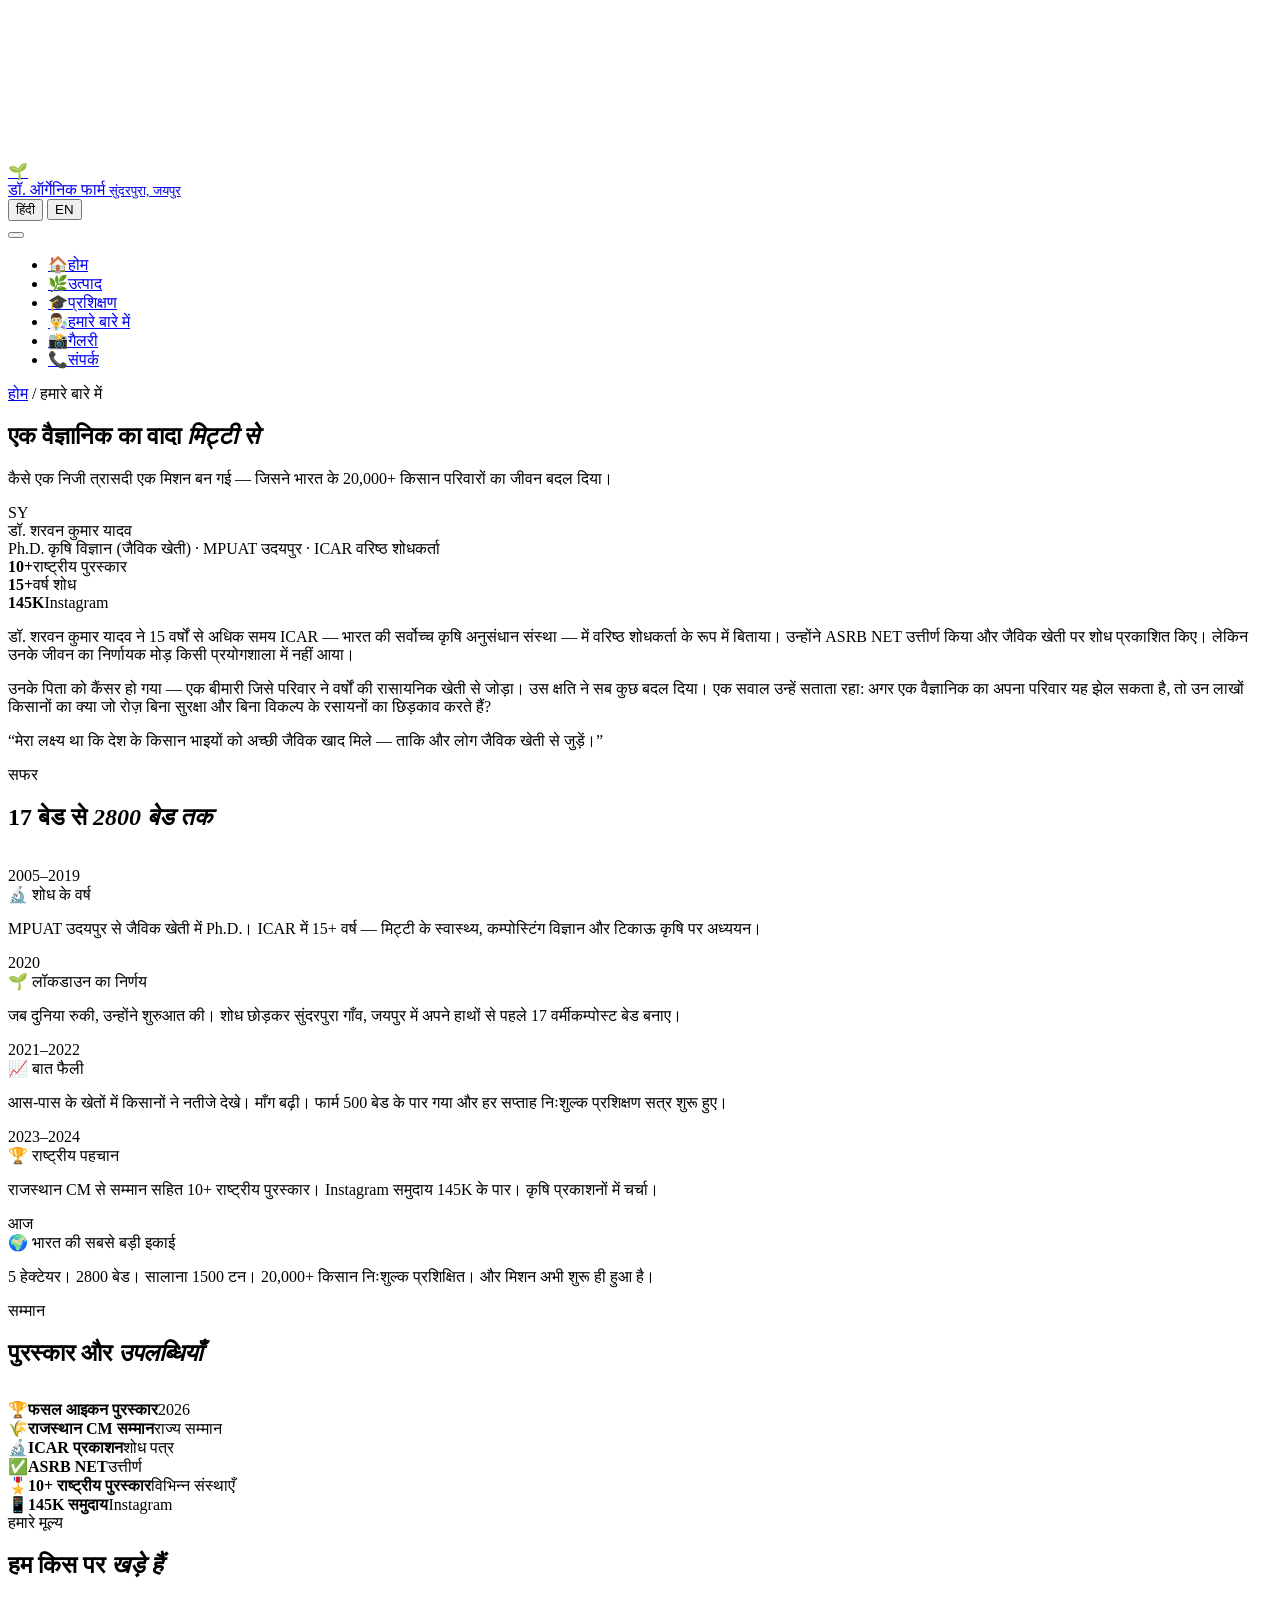
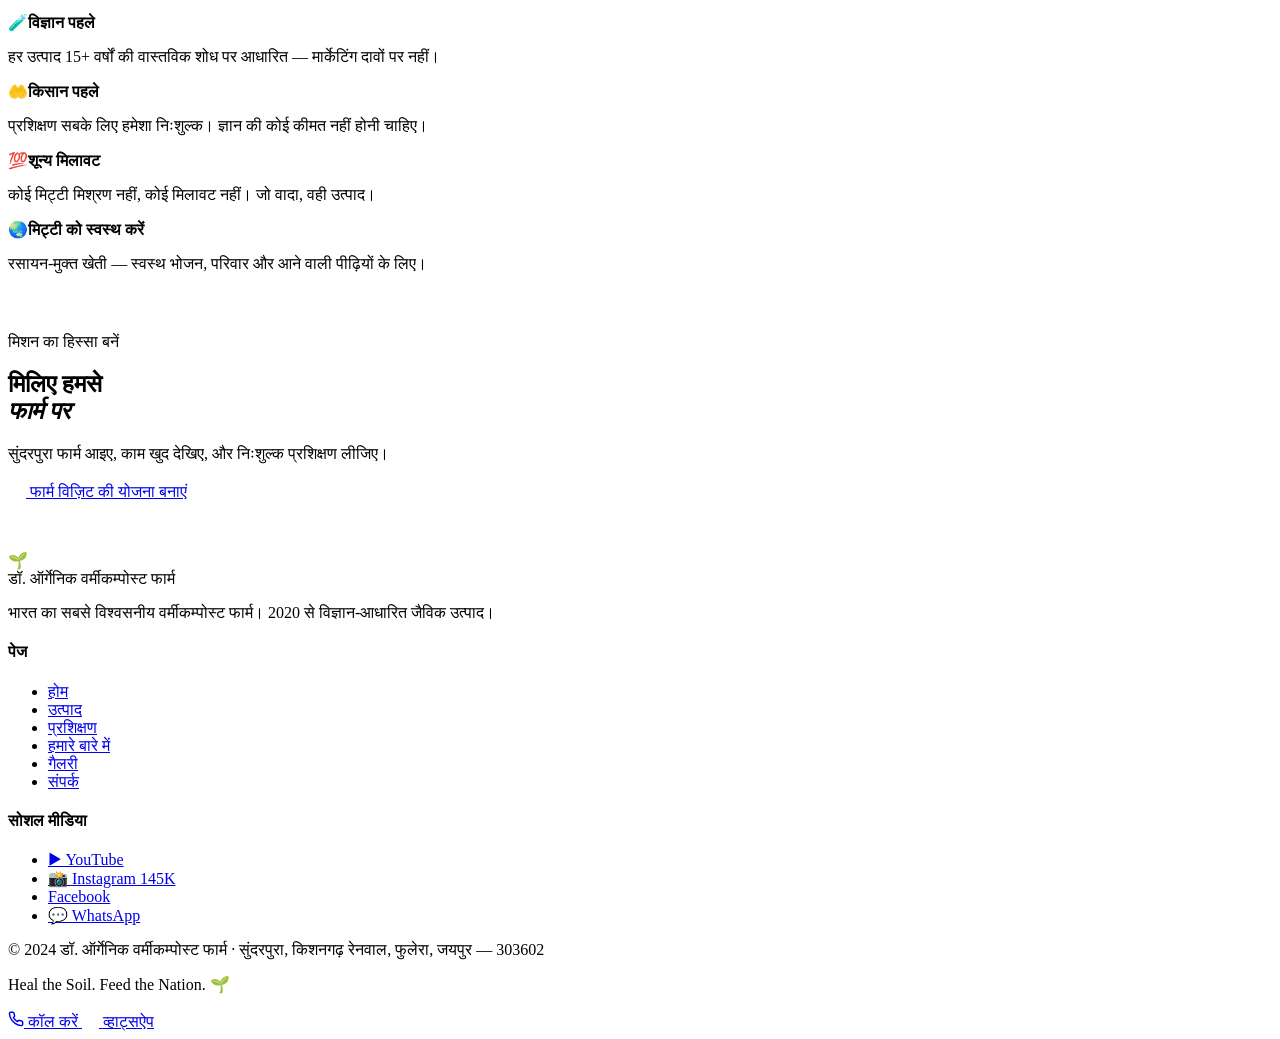
==== about.html @ 11f88877 "Add files via upload" ====
<!DOCTYPE html>
<html lang="hi">
<head>
<meta charset="UTF-8">
<meta name="viewport" content="width=device-width, initial-scale=1.0, viewport-fit=cover">
<title data-en="About Us | Dr. Organic Vermicompost Farm">हमारे बारे में | डॉ. ऑर्गेनिक वर्मीकम्पोस्ट फार्म</title>
<meta name="description" content="डॉ. शरवन कुमार यादव की कहानी — ICAR वैज्ञानिक से भारत के सबसे बड़े वर्मीकम्पोस्ट फार्म तक।">
<meta name="theme-color" content="#faf8f4">
<link rel="preconnect" href="https://fonts.googleapis.com">
<link rel="preconnect" href="https://fonts.gstatic.com" crossorigin>
<link href="https://fonts.googleapis.com/css2?family=Nunito:wght@400;600;700;800&family=Lora:ital,wght@0,600;1,500&family=Noto+Sans+Devanagari:wght@400;500;600;700&display=swap" rel="stylesheet">
<link rel="stylesheet" href="css/style.css">
</head>
<body>
<svg class="symbols" xmlns="http://www.w3.org/2000/svg"><symbol id="wa-ic" viewBox="0 0 24 24"><path d="M17.472 14.382c-.297-.149-1.758-.867-2.03-.967-.273-.099-.471-.148-.67.15-.197.297-.767.966-.94 1.164-.173.199-.347.223-.644.075-.297-.15-1.255-.463-2.39-1.475-.883-.788-1.48-1.761-1.653-2.059-.173-.297-.018-.458.13-.606.134-.133.298-.347.446-.52.149-.174.198-.298.298-.497.099-.198.05-.371-.025-.52-.075-.149-.669-1.612-.916-2.207-.242-.579-.487-.5-.669-.51-.173-.008-.371-.01-.57-.01-.198 0-.52.074-.792.372-.272.297-1.04 1.016-1.04 2.479 0 1.462 1.065 2.875 1.213 3.074.149.198 2.096 3.2 5.077 4.487.709.306 1.262.489 1.694.625.712.227 1.36.195 1.871.118.571-.085 1.758-.719 2.006-1.413.248-.694.248-1.289.173-1.413-.074-.124-.272-.198-.57-.347m-5.421 7.403h-.004a9.87 9.87 0 01-5.031-1.378l-.361-.214-3.741.982.998-3.648-.235-.374a9.86 9.86 0 01-1.51-5.26c.001-5.45 4.436-9.884 9.888-9.884 2.64 0 5.122 1.03 6.988 2.898a9.825 9.825 0 012.893 6.994c-.003 5.45-4.437 9.884-9.885 9.884m8.413-18.297A11.815 11.815 0 0012.05 0C5.495 0 .16 5.335.157 11.892c0 2.096.547 4.142 1.588 5.945L.057 24l6.305-1.654a11.882 11.882 0 005.683 1.448h.005c6.554 0 11.89-5.335 11.893-11.893a11.821 11.821 0 00-3.48-8.413z"/></symbol></svg>
<nav class="nav" id="nav">
  <a class="nav-brand" href="index.html">
    <div class="nav-icon">🌱</div>
    <div class="nav-name">
      <span data-en="Dr. Organic Farm">डॉ. ऑर्गेनिक फार्म</span>
      <small data-en="Sundarpura, Jaipur">सुंदरपुरा, जयपुर</small>
    </div>
  </a>
  <div class="nav-right">
    <div class="lang-switch" role="group" aria-label="भाषा / Language">
      <button class="lang-btn active" id="bHi" onclick="setLang('hi')">हिंदी</button>
      <button class="lang-btn" id="bEn" onclick="setLang('en')">EN</button>
    </div>
    <button class="menu-btn" id="menuBtn" onclick="toggleMenu()" aria-label="Menu">
      <span></span><span></span><span></span>
    </button>
  </div>
</nav>
<div class="scrim" id="scrim" onclick="toggleMenu()"></div>
<div class="drawer" id="drawer">
  <ul>
    <li><a href="index.html" id="lnk-home"><span class="dic">🏠</span><span data-en="Home">होम</span></a></li>
    <li><a href="products.html" id="lnk-products"><span class="dic">🌿</span><span data-en="Products">उत्पाद</span></a></li>
    <li><a href="training.html" id="lnk-training"><span class="dic">🎓</span><span data-en="Training">प्रशिक्षण</span></a></li>
    <li><a href="about.html" id="lnk-about"><span class="dic">👨‍🔬</span><span data-en="About Us">हमारे बारे में</span></a></li>
    <li><a href="gallery.html" id="lnk-gallery"><span class="dic">📸</span><span data-en="Gallery">गैलरी</span></a></li>
    <li><a href="contact.html" id="lnk-contact"><span class="dic">📞</span><span data-en="Contact">संपर्क</span></a></li>
  </ul>
</div>
<!-- ══ PAGE HERO ══ -->
<section class="phero">
  <div class="crumb rv"><a href="index.html" data-en="Home">होम</a> / <span data-en="About Us">हमारे बारे में</span></div>
  <h1 class="phero-h hd rv"><span data-en="A scientist's promise">एक वैज्ञानिक का वादा</span> <em data-en="to the soil">मिट्टी से</em></h1>
  <p class="phero-sub rv" data-en="The story of how a personal tragedy became a mission that changed the lives of 20,000+ farming families across India.">कैसे एक निजी त्रासदी एक मिशन बन गई — जिसने भारत के 20,000+ किसान परिवारों का जीवन बदल दिया।</p>
</section>

<!-- ══ FOUNDER CARD ══ -->
<section class="sec" style="padding-top:0">
  <div class="fcard rv">
    <div class="favatar">SY</div>
    <div class="fname" data-en="Dr. Sharvan Kumar Yadav">डॉ. शरवन कुमार यादव</div>
    <div class="ftitle" data-en="Ph.D. Agronomy (Organic Farming) · MPUAT Udaipur · ICAR Senior Research Fellow">Ph.D. कृषि विज्ञान (जैविक खेती) · MPUAT उदयपुर · ICAR वरिष्ठ शोधकर्ता</div>
    <div class="fbadges">
      <div class="fb"><b>10+</b><span data-en="National awards">राष्ट्रीय पुरस्कार</span></div>
      <div class="fb"><b>15+</b><span data-en="Yrs research">वर्ष शोध</span></div>
      <div class="fb"><b>145K</b><span>Instagram</span></div>
    </div>
  </div>

  <p class="fpara rv" data-en="Dr. Sharvan Kumar Yadav spent over 15 years as a Senior Research Fellow at ICAR — India's apex agricultural research body. He qualified ASRB NET and published research on organic farming practices. But the turning point of his life was not in any laboratory.">डॉ. शरवन कुमार यादव ने 15 वर्षों से अधिक समय ICAR — भारत की सर्वोच्च कृषि अनुसंधान संस्था — में वरिष्ठ शोधकर्ता के रूप में बिताया। उन्होंने ASRB NET उत्तीर्ण किया और जैविक खेती पर शोध प्रकाशित किए। लेकिन उनके जीवन का निर्णायक मोड़ किसी प्रयोगशाला में नहीं आया।</p>
  <p class="fpara rv" data-en="His father developed cancer — a disease the family traced back to years of chemical-heavy farming. That loss changed everything. The question that haunted him: if a scientist's own family could suffer this, what about millions of farmers spraying chemicals every day with no protection and no alternatives?">उनके पिता को कैंसर हो गया — एक बीमारी जिसे परिवार ने वर्षों की रासायनिक खेती से जोड़ा। उस क्षति ने सब कुछ बदल दिया। एक सवाल उन्हें सताता रहा: अगर एक वैज्ञानिक का अपना परिवार यह झेल सकता है, तो उन लाखों किसानों का क्या जो रोज़ बिना सुरक्षा और बिना विकल्प के रसायनों का छिड़काव करते हैं?</p>

  <div class="fquote rv">
    <p data-en="&ldquo;My goal was to give quality organic fertilizer to farmers across the country, so that more people embrace organic farming.&rdquo;">&ldquo;मेरा लक्ष्य था कि देश के किसान भाइयों को अच्छी जैविक खाद मिले — ताकि और लोग जैविक खेती से जुड़ें।&rdquo;</p>
  </div>
</section>

<!-- ══ JOURNEY TIMELINE ══ -->
<div class="band">
  <div class="band-in">
    <div class="eyebrow rv" data-en="The journey">सफर</div>
    <h2 class="sec-h hd rv"><span data-en="From 17 beds to">17 बेड से</span> <em data-en="2800 beds">2800 बेड तक</em></h2>
    <div style="height:16px"></div>
    <div class="jline">
      <div class="jitem rv">
        <div class="jyear">2005–2019</div>
        <div class="jt" data-en="🔬 The research years">🔬 शोध के वर्ष</div>
        <p class="jd" data-en="Ph.D. in Organic Farming from MPUAT Udaipur. 15+ years at ICAR studying soil health, composting science, and sustainable agriculture.">MPUAT उदयपुर से जैविक खेती में Ph.D.। ICAR में 15+ वर्ष — मिट्टी के स्वास्थ्य, कम्पोस्टिंग विज्ञान और टिकाऊ कृषि पर अध्ययन।</p>
      </div>
      <div class="jitem rv">
        <div class="jyear">2020</div>
        <div class="jt" data-en="🌱 The lockdown decision">🌱 लॉकडाउन का निर्णय</div>
        <p class="jd" data-en="When the world stopped, he started. Left research and built the first 17 vermicompost beds at Sundarpura village, Jaipur with his own hands.">जब दुनिया रुकी, उन्होंने शुरुआत की। शोध छोड़कर सुंदरपुरा गाँव, जयपुर में अपने हाथों से पहले 17 वर्मीकम्पोस्ट बेड बनाए।</p>
      </div>
      <div class="jitem rv">
        <div class="jyear">2021–2022</div>
        <div class="jt" data-en="📈 Word spreads">📈 बात फैली</div>
        <p class="jd" data-en="Farmers saw the results in neighbouring fields. Demand grew. The farm crossed 500 beds and free training sessions began every week.">आस-पास के खेतों में किसानों ने नतीजे देखे। माँग बढ़ी। फार्म 500 बेड के पार गया और हर सप्ताह निःशुल्क प्रशिक्षण सत्र शुरू हुए।</p>
      </div>
      <div class="jitem rv">
        <div class="jyear">2023–2024</div>
        <div class="jt" data-en="🏆 National recognition">🏆 राष्ट्रीय पहचान</div>
        <p class="jd" data-en="10+ national awards including recognition from the Rajasthan CM. Instagram community crossed 145K. Featured in agricultural publications.">राजस्थान CM से सम्मान सहित 10+ राष्ट्रीय पुरस्कार। Instagram समुदाय 145K के पार। कृषि प्रकाशनों में चर्चा।</p>
      </div>
      <div class="jitem rv">
        <div class="jyear" data-en="Today">आज</div>
        <div class="jt" data-en="🌍 India's largest unit">🌍 भारत की सबसे बड़ी इकाई</div>
        <p class="jd" data-en="5 hectares. 2800 beds. 1500 tonnes a year. 20,000+ farmers trained free. And the mission has only just begun.">5 हेक्टेयर। 2800 बेड। सालाना 1500 टन। 20,000+ किसान निःशुल्क प्रशिक्षित। और मिशन अभी शुरू ही हुआ है।</p>
      </div>
    </div>
  </div>
</div>

<!-- ══ AWARDS ══ -->
<section class="sec">
  <div class="eyebrow rv" data-en="Recognition">सम्मान</div>
  <h2 class="sec-h hd rv"><span data-en="Awards &amp;">पुरस्कार और</span> <em data-en="honours">उपलब्धियाँ</em></h2>
  <div style="height:14px"></div>
  <div class="awards">
    <div class="award rv"><span class="aic">🏆</span><b data-en="Crop Icon Award">फसल आइकन पुरस्कार</b><span>2026</span></div>
    <div class="award rv"><span class="aic">🌾</span><b data-en="Rajasthan CM Recognition">राजस्थान CM सम्मान</b><span data-en="State honour">राज्य सम्मान</span></div>
    <div class="award rv"><span class="aic">🔬</span><b data-en="ICAR Publication">ICAR प्रकाशन</b><span data-en="Research paper">शोध पत्र</span></div>
    <div class="award rv"><span class="aic">✅</span><b>ASRB NET</b><span data-en="Qualified">उत्तीर्ण</span></div>
    <div class="award rv"><span class="aic">🎖️</span><b data-en="10+ National Awards">10+ राष्ट्रीय पुरस्कार</b><span data-en="Various bodies">विभिन्न संस्थाएँ</span></div>
    <div class="award rv"><span class="aic">📱</span><b data-en="145K Community">145K समुदाय</b><span>Instagram</span></div>
  </div>
</section>

<!-- ══ MISSION ══ -->
<div class="band">
  <div class="band-in">
    <div class="eyebrow rv" data-en="Our values">हमारे मूल्य</div>
    <h2 class="sec-h hd rv"><span data-en="What we">हम किस पर</span> <em data-en="stand for">खड़े हैं</em></h2>
    <div style="height:14px"></div>
    <div class="why">
      <div class="why-i rv"><span class="wic">🧪</span><b data-en="Science first">विज्ञान पहले</b><p data-en="Every product is backed by 15+ years of real research, not marketing claims.">हर उत्पाद 15+ वर्षों की वास्तविक शोध पर आधारित — मार्केटिंग दावों पर नहीं।</p></div>
      <div class="why-i rv"><span class="wic">🤲</span><b data-en="Farmers first">किसान पहले</b><p data-en="Training is free for everyone, always. Knowledge should never have a price.">प्रशिक्षण सबके लिए हमेशा निःशुल्क। ज्ञान की कोई कीमत नहीं होनी चाहिए।</p></div>
      <div class="why-i rv"><span class="wic">💯</span><b data-en="Zero adulteration">शून्य मिलावट</b><p data-en="No soil mixing, no fillers. What we promise is what you get.">कोई मिट्टी मिश्रण नहीं, कोई मिलावट नहीं। जो वादा, वही उत्पाद।</p></div>
      <div class="why-i rv"><span class="wic">🌏</span><b data-en="Heal the soil">मिट्टी को स्वस्थ करें</b><p data-en="Chemical-free farming for healthier food, families, and future generations.">रसायन-मुक्त खेती — स्वस्थ भोजन, परिवार और आने वाली पीढ़ियों के लिए।</p></div>
    </div>
  </div>
</div>

<!-- ══ CTA ══ -->
<section style="padding:44px 0 50px">
  <div class="cta rv">
    <div class="eyebrow" data-en="Be part of the mission">मिशन का हिस्सा बनें</div>
    <h2 class="cta-h"><span data-en="Meet us at">मिलिए हमसे</span><br><em data-en="the farm">फार्म पर</em></h2>
    <p class="cta-sub" data-en="Visit Sundarpura Farm, see the work yourself, and take the free training.">सुंदरपुरा फार्म आइए, काम खुद देखिए, और निःशुल्क प्रशिक्षण लीजिए।</p>
    <a class="b-wa" href="https://wa.me/916377544290?text=नमस्ते डॉ. शरवन जी, मैं फार्म विज़िट करना चाहता हूँ।" target="_blank" rel="noopener">
      <svg class="ic-svg" style="width:18px;height:18px;fill:#fff" viewBox="0 0 24 24"><use href="#wa-ic"/></svg>
      <span data-en="Plan a farm visit">फार्म विज़िट की योजना बनाएं</span>
    </a>
  </div>
</section>
<footer class="footer">
  <div class="f-in">
    <div class="f-logo">
      <div class="f-icon">🌱</div>
      <span class="f-name" data-en="Dr. Organic Vermicompost Farm">डॉ. ऑर्गेनिक वर्मीकम्पोस्ट फार्म</span>
    </div>
    <p class="f-desc" data-en="India's most trusted vermicompost farm. Science-backed organic inputs since 2020.">भारत का सबसे विश्वसनीय वर्मीकम्पोस्ट फार्म। 2020 से विज्ञान-आधारित जैविक उत्पाद।</p>
    <div class="f-cols">
      <div class="f-col">
        <h4 data-en="Pages">पेज</h4>
        <ul>
          <li><a href="index.html" data-en="Home">होम</a></li>
          <li><a href="products.html" data-en="Products">उत्पाद</a></li>
          <li><a href="training.html" data-en="Training">प्रशिक्षण</a></li>
          <li><a href="about.html" data-en="About">हमारे बारे में</a></li>
          <li><a href="gallery.html" data-en="Gallery">गैलरी</a></li>
          <li><a href="contact.html" data-en="Contact">संपर्क</a></li>
        </ul>
      </div>
      <div class="f-col">
        <h4 data-en="Social">सोशल मीडिया</h4>
        <ul>
          <li><a href="https://www.youtube.com/@dr.organicfarming1467" target="_blank" rel="noopener">▶ YouTube</a></li>
          <li><a href="https://www.instagram.com/dr_sharvan_yadav/" target="_blank" rel="noopener">📸 Instagram 145K</a></li>
          <li><a href="https://www.facebook.com/p/Dr-Organic-Vermicompst-Farm-100064180596347/" target="_blank" rel="noopener">Facebook</a></li>
          <li><a href="https://wa.me/916377544290" target="_blank" rel="noopener">💬 WhatsApp</a></li>
        </ul>
      </div>
    </div>
    <div class="f-bot">
      <p class="f-copy" data-en="© 2024 Dr. Organic Vermicompost Farm · Sundarpura, Kishangarh Renwal, Phulera, Jaipur — 303602">© 2024 डॉ. ऑर्गेनिक वर्मीकम्पोस्ट फार्म · सुंदरपुरा, किशनगढ़ रेनवाल, फुलेरा, जयपुर — 303602</p>
      <p class="f-tag">Heal the Soil. Feed the Nation. 🌱</p>
    </div>
  </div>
</footer>
<div class="bbar">
  <a class="bb-call" href="tel:+916377544290">
    <svg class="ic-svg" style="width:16px;height:16px" viewBox="0 0 24 24" fill="none" stroke="currentColor" stroke-width="2.2" stroke-linecap="round" stroke-linejoin="round"><path d="M22 16.92v3a2 2 0 0 1-2.18 2 19.79 19.79 0 0 1-8.63-3.07 19.5 19.5 0 0 1-6-6 19.79 19.79 0 0 1-3.07-8.67A2 2 0 0 1 4.11 2h3a2 2 0 0 1 2 1.72 12.84 12.84 0 0 0 .7 2.81 2 2 0 0 1-.45 2.11L8.09 9.91a16 16 0 0 0 6 6l1.27-1.27a2 2 0 0 1 2.11-.45 12.84 12.84 0 0 0 2.81.7A2 2 0 0 1 22 16.92z"/></svg>
    <span data-en="Call Now">कॉल करें</span>
  </a>
  <a class="bb-wa" href="https://wa.me/916377544290?text=नमस्ते डॉ. शरवन जी 🙏" target="_blank" rel="noopener">
    <svg class="ic-svg" style="width:17px;height:17px;fill:#fff" viewBox="0 0 24 24"><use href="#wa-ic"/></svg>
    <span data-en="WhatsApp">व्हाट्सऐप</span>
  </a>
</div>
<script src="js/main.js"></script>
<script>document.getElementById("lnk-about").classList.add("now");</script></body></html>
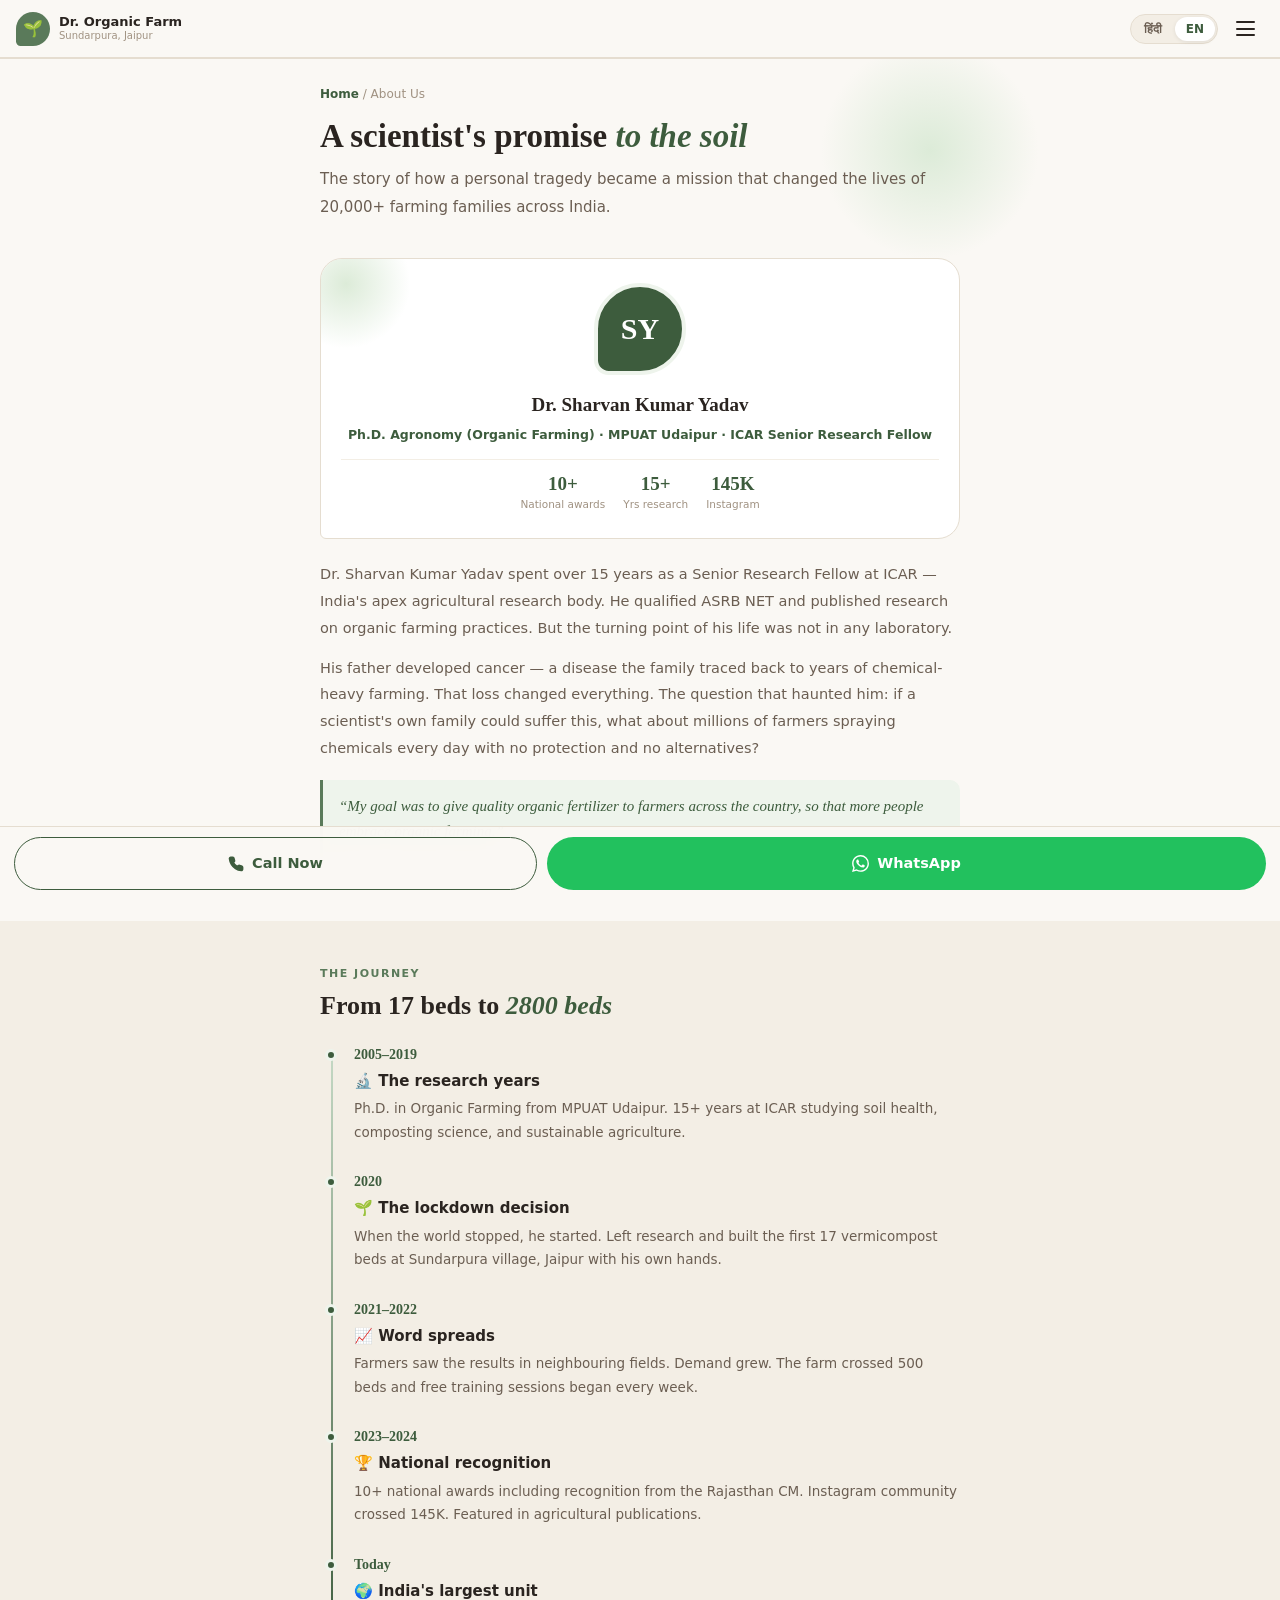
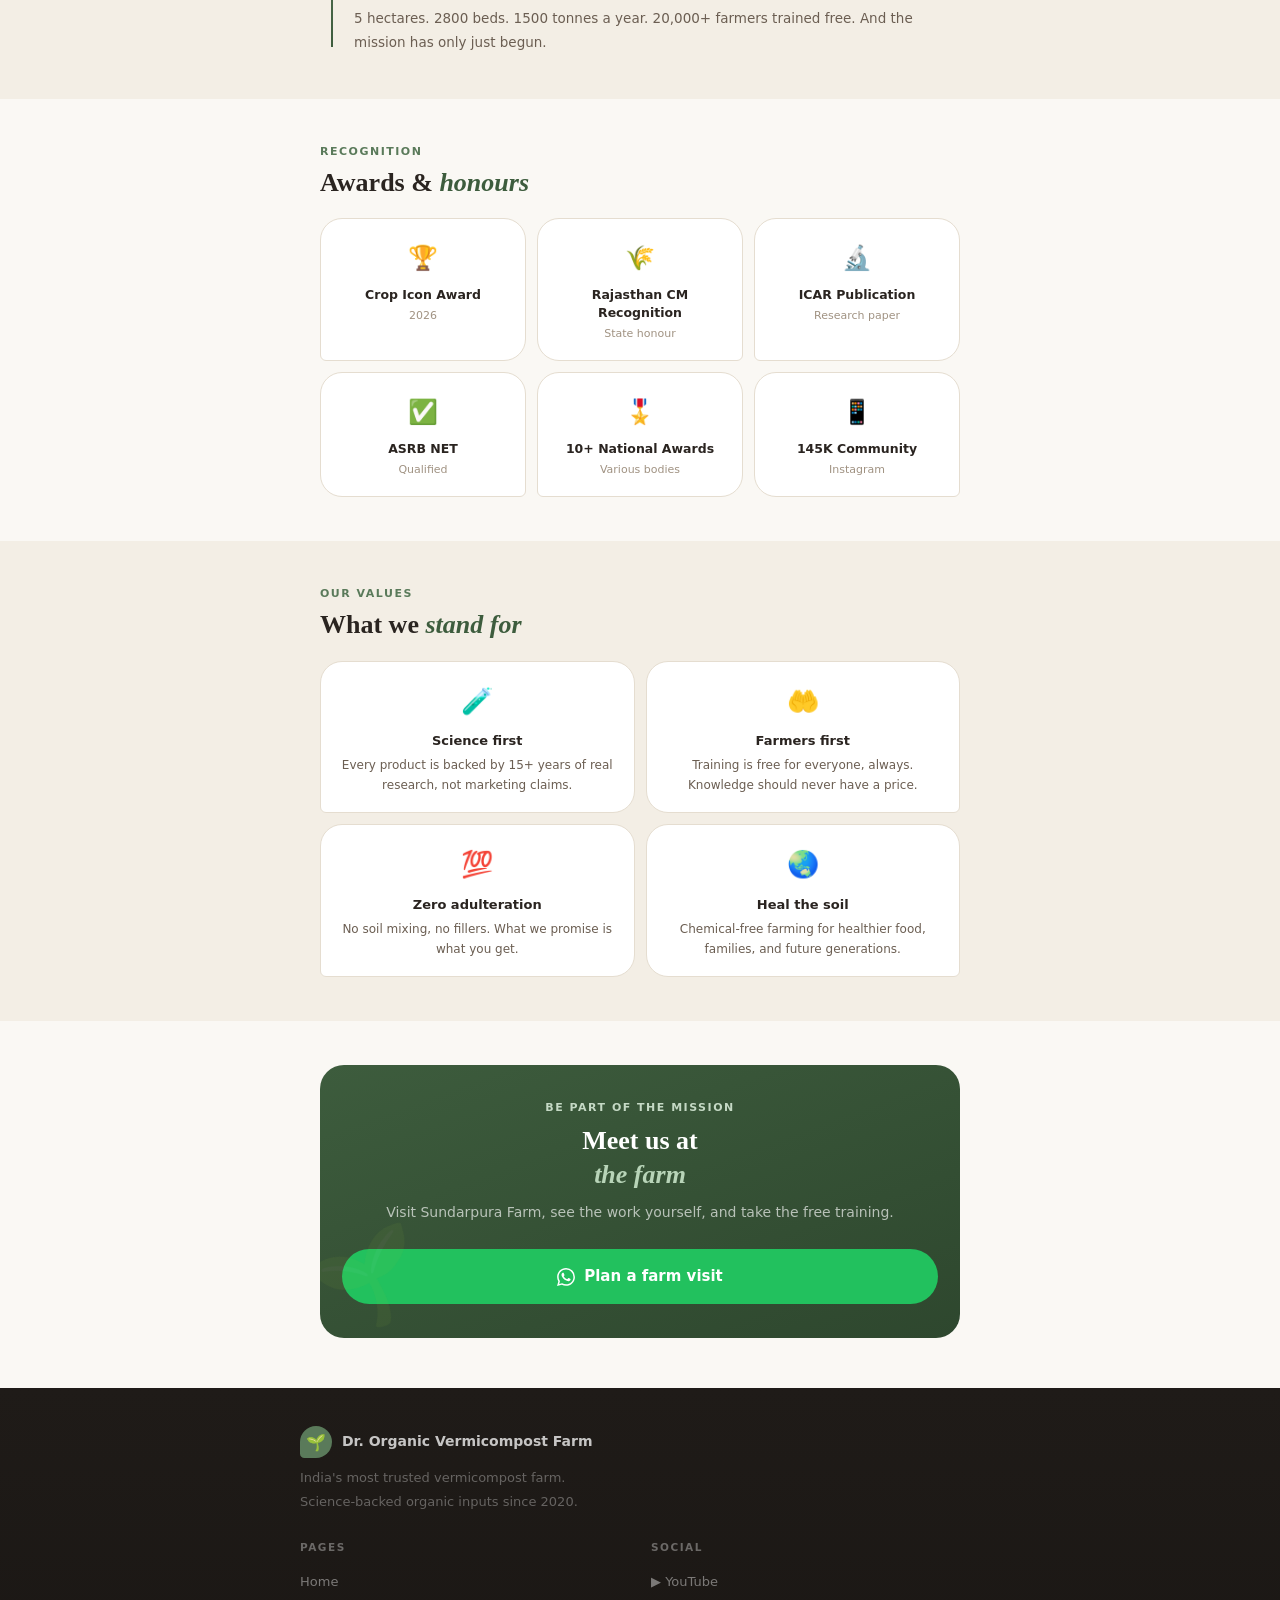
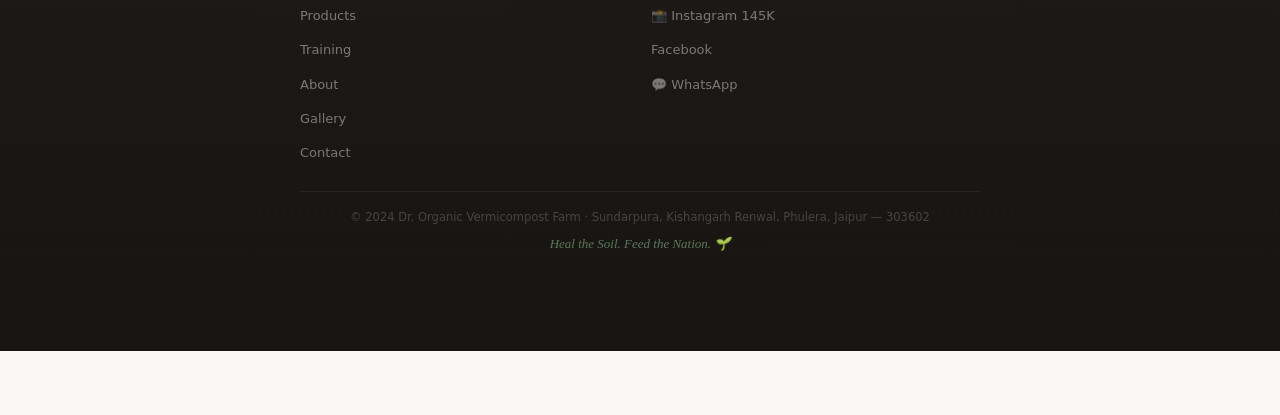
==== commit 960383de: "Add files via upload" ====
--- a/about.html
+++ b/about.html
@@ -52,6 +52,7 @@
 <!-- ══ FOUNDER CARD ══ -->
 <section class="sec" style="padding-top:0">
   <div class="fcard rv">
+    <div class="fph"><img src="images/founder.jpg" alt="डॉ. शरवन कुमार यादव" loading="lazy" onload="this.parentElement.classList.add('has')" onerror="this.parentElement.remove()"></div>
     <div class="favatar">SY</div>
     <div class="fname" data-en="Dr. Sharvan Kumar Yadav">डॉ. शरवन कुमार यादव</div>
     <div class="ftitle" data-en="Ph.D. Agronomy (Organic Farming) · MPUAT Udaipur · ICAR Senior Research Fellow">Ph.D. कृषि विज्ञान (जैविक खेती) · MPUAT उदयपुर · ICAR वरिष्ठ शोधकर्ता</div>
--- a/css/style.css
+++ b/css/style.css
@@ -0,0 +1,350 @@
+/* ════════════════════════════════════════════
+   DR. ORGANIC VERMICOMPOST FARM — DESIGN SYSTEM
+   Soft earthy palette · Leaf-corner signature cards
+   Mobile-first · Bilingual (हिंदी default / EN)
+   ════════════════════════════════════════════ */
+
+:root{
+  /* Palette — soft, natural, calm */
+  --sage:#5a7a5a; --sage-deep:#3d5c3d; --sage-dark:#2e472e;
+  --sage-soft:#eef4ec; --sage-mid:#c5d9c5; --sage-glow:#dcebd8;
+  --cream:#faf8f4; --white:#ffffff;
+  --sand:#f3eee5; --sand-dark:#e5ddd0;
+  --ink:#2a2420; --ink-mid:#6b5e52; --ink-light:#a09282;
+  --wa:#22c15e; --wa-dark:#1aa04e;
+  --gold:#c8860a;
+  /* Leaf-corner signature: 3 round corners + 1 sharp */
+  --leaf:22px 22px 22px 6px;
+  --leaf-flip:22px 22px 6px 22px;
+  --r:16px; --r-sm:10px; --pill:100px;
+  --fen:'Nunito',system-ui,sans-serif;
+  --fhi:'Noto Sans Devanagari',system-ui,sans-serif;
+  --sen:'Lora',Georgia,serif;
+  --ease:cubic-bezier(.4,0,.2,1);
+  --safe-b:env(safe-area-inset-bottom,0px);
+}
+
+*,*::before,*::after{box-sizing:border-box;margin:0;padding:0}
+html{scroll-behavior:smooth;-webkit-text-size-adjust:100%}
+html[lang="hi"] body{font-family:var(--fhi)}
+html[lang="en"] body{font-family:var(--fen)}
+body{
+  background:var(--cream);color:var(--ink);line-height:1.7;
+  overflow-x:hidden;-webkit-font-smoothing:antialiased;
+  padding-bottom:calc(64px + var(--safe-b));
+}
+img{display:block;width:100%;max-width:100%}
+a{color:inherit;text-decoration:none}
+button{font-family:inherit;cursor:pointer;border:none;background:none;color:inherit}
+::selection{background:var(--sage-mid);color:var(--sage-dark)}
+
+/* Display headings */
+.hd{font-weight:700;color:var(--ink)}
+html[lang="en"] .hd{font-family:var(--sen)}
+html[lang="hi"] .hd{font-family:var(--fhi)}
+.hd em{color:var(--sage-deep)}
+html[lang="en"] .hd em{font-style:italic}
+html[lang="hi"] .hd em{font-style:normal}
+
+/* Reveal animation */
+.rv{opacity:0;transform:translateY(18px);transition:opacity .55s var(--ease),transform .55s var(--ease)}
+.rv.on{opacity:1;transform:translateY(0)}
+
+/* Hidden icon symbols */
+.symbols{display:none}
+.ic-svg{width:1em;height:1em;fill:currentColor;flex-shrink:0}
+
+/* ── NAV ─────────────────────────── */
+.nav{
+  position:fixed;top:0;left:0;right:0;z-index:400;
+  display:flex;align-items:center;justify-content:space-between;
+  padding:0 16px;height:58px;
+  background:rgba(250,248,244,.95);
+  backdrop-filter:blur(16px);-webkit-backdrop-filter:blur(16px);
+  border-bottom:1px solid var(--sand-dark);transition:box-shadow .3s;
+}
+.nav.raised{box-shadow:0 2px 16px rgba(42,36,32,.08)}
+.nav-brand{display:flex;align-items:center;gap:9px;min-width:0}
+.nav-icon{width:34px;height:34px;border-radius:var(--leaf);background:var(--sage);color:#fff;display:flex;align-items:center;justify-content:center;font-size:16px;flex-shrink:0}
+.nav-name{font-size:13px;font-weight:700;line-height:1.25;white-space:nowrap}
+.nav-name small{display:block;font-size:10px;font-weight:400;color:var(--ink-light)}
+.nav-right{display:flex;align-items:center;gap:8px}
+.lang-switch{display:flex;background:var(--sand);border:1px solid var(--sand-dark);border-radius:var(--pill);padding:2px;gap:2px}
+.lang-btn{padding:5px 11px;border-radius:var(--pill);font-size:12px;font-weight:700;color:var(--ink-mid);transition:all .2s;-webkit-tap-highlight-color:transparent}
+.lang-btn.active{background:var(--white);color:var(--sage-deep);box-shadow:0 1px 4px rgba(0,0,0,.08)}
+.menu-btn{width:38px;height:38px;border-radius:10px;display:flex;flex-direction:column;align-items:center;justify-content:center;gap:4.5px;-webkit-tap-highlight-color:transparent}
+.menu-btn span{width:19px;height:2px;background:var(--ink);border-radius:2px;transition:all .28s var(--ease);display:block}
+.menu-btn.open span:nth-child(1){transform:translateY(6.5px) rotate(45deg)}
+.menu-btn.open span:nth-child(2){opacity:0}
+.menu-btn.open span:nth-child(3){transform:translateY(-6.5px) rotate(-45deg)}
+
+/* Drawer */
+.drawer{position:fixed;top:58px;left:0;right:0;z-index:390;background:rgba(250,248,244,.98);backdrop-filter:blur(16px);border-bottom:1px solid var(--sand-dark);max-height:0;overflow:hidden;transition:max-height .35s var(--ease)}
+.drawer.open{max-height:460px}
+.drawer ul{list-style:none;padding:12px 20px 20px}
+.drawer li a{display:flex;align-items:center;gap:12px;padding:12px 4px;font-size:15px;font-weight:600;border-bottom:1px solid var(--sand)}
+.drawer li:last-child a{border-bottom:none}
+.drawer li a .dic{width:34px;height:34px;border-radius:var(--leaf);background:var(--sage-soft);display:flex;align-items:center;justify-content:center;font-size:15px;flex-shrink:0}
+.drawer li a.now{color:var(--sage-deep)}
+.drawer li a.now .dic{background:var(--sage-deep);color:#fff}
+.scrim{position:fixed;inset:0;z-index:380;background:rgba(42,36,32,.25);opacity:0;pointer-events:none;transition:opacity .3s}
+.scrim.on{opacity:1;pointer-events:auto}
+
+/* ── PAGE HERO (inner pages) ─────── */
+.phero{padding:84px 20px 36px;max-width:680px;margin:0 auto;position:relative}
+.phero::before{content:'';position:absolute;top:40px;right:-60px;width:220px;height:220px;border-radius:50%;background:radial-gradient(circle,var(--sage-glow),transparent 70%);pointer-events:none}
+.crumb{font-size:12px;color:var(--ink-light);margin-bottom:14px}
+.crumb a{color:var(--sage-deep);font-weight:600}
+.phero-h{font-size:30px;line-height:1.25;margin-bottom:10px;position:relative}
+html[lang="en"] .phero-h{font-size:33px;line-height:1.15}
+.phero-sub{font-size:15px;color:var(--ink-mid);line-height:1.85;position:relative}
+
+/* Leaf divider between sections */
+.leaf-div{display:flex;align-items:center;gap:12px;max-width:680px;margin:0 auto;padding:0 20px}
+.leaf-div::before,.leaf-div::after{content:'';flex:1;height:1px;background:var(--sand-dark)}
+.leaf-div span{color:var(--sage-mid);font-size:15px}
+
+/* ── SECTIONS ────────────────────── */
+.sec{padding:44px 20px;max-width:680px;margin:0 auto}
+.band{background:var(--sand)}
+.band-in{max-width:680px;margin:0 auto;padding:44px 20px}
+.eyebrow{font-size:11px;font-weight:700;letter-spacing:1.5px;text-transform:uppercase;color:var(--sage);margin-bottom:6px}
+.sec-h{font-size:24px;line-height:1.3;margin-bottom:6px}
+html[lang="en"] .sec-h{font-size:26px;line-height:1.2}
+.sec-sub{font-size:14.5px;color:var(--ink-mid);line-height:1.8;margin-bottom:24px}
+
+/* ── BUTTONS ─────────────────────── */
+.b-wa{display:flex;align-items:center;justify-content:center;gap:9px;background:var(--wa);color:#fff;padding:15px 20px;border-radius:var(--pill);font-size:15px;font-weight:700;transition:background .2s,transform .15s;-webkit-tap-highlight-color:transparent}
+.b-wa:active{background:var(--wa-dark);transform:scale(.98)}
+.b-line{display:flex;align-items:center;justify-content:center;gap:8px;color:var(--ink);border:1.5px solid var(--sand-dark);padding:14px 20px;border-radius:var(--pill);font-size:15px;font-weight:600;transition:border-color .2s,transform .15s;-webkit-tap-highlight-color:transparent}
+.b-line:active{border-color:var(--sage);transform:scale(.98)}
+.b-sage{display:flex;align-items:center;justify-content:center;gap:8px;background:var(--sage-deep);color:#fff;padding:15px 20px;border-radius:var(--pill);font-size:15px;font-weight:700;transition:opacity .2s,transform .15s;-webkit-tap-highlight-color:transparent}
+.b-sage:active{opacity:.88;transform:scale(.98)}
+.b-sm{padding:12px 16px;font-size:14px}
+
+/* ── CARDS (leaf-corner signature) ── */
+.card{background:var(--white);border:1px solid var(--sand-dark);border-radius:var(--leaf);overflow:hidden}
+.card.flip{border-radius:var(--leaf-flip)}
+.card-img{width:100%;aspect-ratio:16/9;object-fit:cover;background:linear-gradient(150deg,var(--sage-soft),var(--sage-mid))}
+.card-body{padding:18px}
+.tag{display:inline-block;background:var(--sage-soft);color:var(--sage-deep);border-radius:var(--pill);padding:3px 11px;font-size:11px;font-weight:700;margin-bottom:8px}
+.tag.gold{background:#faf3e3;color:var(--gold)}
+.card-name{font-size:18px;font-weight:700;margin-bottom:7px}
+html[lang="en"] .card-name{font-family:var(--sen)}
+.card-desc{font-size:14px;color:var(--ink-mid);line-height:1.8;margin-bottom:13px}
+.card-link{font-size:14px;font-weight:700;color:var(--sage-deep)}
+
+/* Check list */
+.plist{list-style:none;display:flex;flex-direction:column;gap:7px}
+.plist li{font-size:13.5px;display:flex;align-items:flex-start;gap:9px;line-height:1.55}
+.plist li::before{content:'✓';color:var(--sage);font-weight:700;flex-shrink:0;margin-top:1px}
+
+/* Stats */
+.stats{display:grid;grid-template-columns:repeat(3,1fr);gap:9px}
+.stat{background:var(--white);border:1px solid var(--sand-dark);border-radius:var(--leaf);padding:13px 6px;text-align:center;min-width:0}
+.stat b{font-family:var(--sen);font-size:21px;font-weight:700;color:var(--sage-deep);line-height:1;display:block;margin-bottom:4px}
+.stat span{font-size:10px;color:var(--ink-light);line-height:1.35;display:block}
+
+/* Trust band */
+.trust{background:var(--sage-deep);padding:18px 0;position:relative;overflow:hidden}
+.trust::after{content:'🌿';position:absolute;right:-8px;top:-14px;font-size:64px;opacity:.08;transform:rotate(20deg)}
+.trust-row{display:flex;overflow-x:auto;-webkit-overflow-scrolling:touch;scrollbar-width:none;padding:0 12px}
+.trust-row::-webkit-scrollbar{display:none}
+.t-item{flex-shrink:0;text-align:center;padding:0 20px;border-right:1px solid rgba(255,255,255,.12)}
+.t-item:last-child{border-right:none}
+.t-item b{font-family:var(--sen);font-size:21px;color:#fff;display:block;line-height:1;font-weight:700}
+.t-item span{font-size:10.5px;color:rgba(255,255,255,.6);display:block;margin-top:5px;white-space:nowrap}
+
+/* Steps timeline */
+.steps{display:flex;flex-direction:column}
+.step{display:flex;gap:15px;padding-bottom:24px;position:relative}
+.step:last-child{padding-bottom:0}
+.step::before{content:'';position:absolute;left:19px;top:42px;bottom:0;width:2px;background:var(--sage-mid)}
+.step:last-child::before{display:none}
+.step-n{width:40px;height:40px;border-radius:50% 50% 50% 12%;background:var(--sage-deep);color:#fff;display:flex;align-items:center;justify-content:center;font-size:16px;font-weight:700;flex-shrink:0;font-family:var(--sen);position:relative;z-index:1}
+.step-body{padding-top:6px}
+.step-t{font-size:15px;font-weight:700;margin-bottom:3px}
+.step-d{font-size:13.5px;color:var(--ink-mid);line-height:1.75}
+
+/* Product card */
+.pcard{background:var(--white);border:1px solid var(--sand-dark);border-radius:var(--leaf);padding:20px;display:flex;flex-direction:column;gap:13px}
+.pcard:nth-child(even){border-radius:var(--leaf-flip)}
+.ptop{display:flex;align-items:flex-start;gap:13px}
+.pic{width:52px;height:52px;border-radius:var(--leaf);background:var(--sage-soft);display:flex;align-items:center;justify-content:center;font-size:25px;flex-shrink:0}
+.pname{font-size:17px;font-weight:700;line-height:1.3}
+html[lang="en"] .pname{font-family:var(--sen)}
+.pdesc{font-size:14px;color:var(--ink-mid);line-height:1.8}
+.pbtn{display:flex;align-items:center;justify-content:center;gap:8px;background:var(--wa);color:#fff;padding:13px;border-radius:var(--pill);font-size:14px;font-weight:700;transition:background .2s,transform .15s;-webkit-tap-highlight-color:transparent}
+.pbtn:active{background:var(--wa-dark);transform:scale(.98)}
+
+/* Usage table */
+.utable{width:100%;border-collapse:collapse;font-size:13px;background:var(--white);border-radius:var(--r);overflow:hidden;border:1px solid var(--sand-dark)}
+.utable th{background:var(--sage-deep);color:#fff;padding:11px 12px;text-align:left;font-size:12px;font-weight:700}
+.utable td{padding:11px 12px;border-bottom:1px solid var(--sand);color:var(--ink-mid);line-height:1.5}
+.utable tr:last-child td{border-bottom:none}
+.utable td:first-child{font-weight:700;color:var(--ink)}
+
+/* Training card */
+.tcard{background:var(--white);border:1px solid var(--sand-dark);border-radius:var(--leaf);padding:20px;position:relative;overflow:hidden}
+.tcard.feat{border-color:var(--sage);border-width:2px}
+.feat-tag{position:absolute;top:0;right:0;background:var(--sage-deep);color:#fff;font-size:10.5px;font-weight:700;padding:5px 14px;border-radius:0 17px 0 10px}
+.tprice{font-family:var(--sen);font-size:25px;font-weight:700;color:var(--sage-deep);margin-bottom:2px}
+.tname{font-size:17px;font-weight:700;margin-bottom:8px}
+html[lang="en"] .tname{font-family:var(--sen)}
+.tdesc{font-size:14px;color:var(--ink-mid);line-height:1.8;margin-bottom:13px}
+.tbtn{display:flex;align-items:center;justify-content:center;gap:8px;background:var(--ink);color:#fff;padding:13px;border-radius:var(--pill);font-size:14px;font-weight:700;transition:opacity .2s,transform .15s;-webkit-tap-highlight-color:transparent}
+.tbtn:active{opacity:.85;transform:scale(.98)}
+.tcard.feat .tbtn{background:var(--sage-deep)}
+
+/* Why grid */
+.why{display:grid;grid-template-columns:1fr 1fr;gap:11px}
+.why-i{background:var(--white);border:1px solid var(--sand-dark);border-radius:var(--leaf);padding:17px 13px;text-align:center}
+.why-i:nth-child(even){border-radius:var(--leaf-flip)}
+.why-i .wic{font-size:26px;display:block;margin-bottom:7px}
+.why-i b{font-size:13px;display:block;margin-bottom:4px}
+.why-i p{font-size:12px;color:var(--ink-mid);line-height:1.65}
+
+/* Testimonials */
+.tst-wrap{overflow:hidden;margin:24px -20px 0;padding:0 20px}
+.tst-track{display:flex;gap:12px;animation:slide 32s linear infinite;width:max-content}
+.tst-track:active,.tst-track:hover{animation-play-state:paused}
+@keyframes slide{from{transform:translateX(0)}to{transform:translateX(-50%)}}
+.tst{width:265px;flex-shrink:0;background:var(--white);border:1px solid var(--sand-dark);border-radius:var(--leaf);padding:16px}
+.tst-s{color:var(--gold);font-size:12px;margin-bottom:8px;letter-spacing:1px}
+.tst-t{font-size:13.5px;line-height:1.75;margin-bottom:10px}
+html[lang="en"] .tst-t{font-style:italic}
+.tst-a{font-size:13px;font-weight:700}
+.tst-p{font-size:11.5px;color:var(--ink-light);margin-top:2px}
+
+/* FAQ */
+.faq{display:flex;flex-direction:column;gap:10px}
+.faq-i{background:var(--white);border:1px solid var(--sand-dark);border-radius:var(--r);overflow:hidden}
+.faq-q{width:100%;display:flex;align-items:center;justify-content:space-between;gap:12px;padding:15px 16px;font-size:14px;font-weight:700;text-align:left;-webkit-tap-highlight-color:transparent}
+.faq-q .ar{flex-shrink:0;width:22px;height:22px;border-radius:50%;background:var(--sage-soft);color:var(--sage-deep);display:flex;align-items:center;justify-content:center;font-size:13px;transition:transform .3s var(--ease)}
+.faq-i.open .faq-q .ar{transform:rotate(180deg)}
+.faq-a{max-height:0;overflow:hidden;transition:max-height .35s var(--ease)}
+.faq-a p{padding:0 16px 15px;font-size:13.5px;color:var(--ink-mid);line-height:1.8}
+
+/* Founder */
+.fcard{background:var(--white);border:1px solid var(--sand-dark);border-radius:var(--leaf);padding:24px 20px;text-align:center;margin-bottom:22px;position:relative;overflow:hidden}
+.fcard::before{content:'';position:absolute;top:-40px;left:-40px;width:130px;height:130px;border-radius:50%;background:radial-gradient(circle,var(--sage-glow),transparent 70%)}
+.favatar{width:92px;height:92px;border-radius:50% 50% 50% 16%;background:var(--sage-deep);color:#fff;display:flex;align-items:center;justify-content:center;font-size:30px;font-weight:700;margin:0 auto 14px;font-family:var(--sen);border:4px solid var(--sage-soft);position:relative}
+.fname{font-size:19px;font-weight:700;margin-bottom:3px;position:relative}
+html[lang="en"] .fname{font-family:var(--sen)}
+.ftitle{font-size:12.5px;color:var(--sage-deep);font-weight:600;margin-bottom:14px;position:relative}
+.fbadges{display:flex;justify-content:center;gap:18px;border-top:1px solid var(--sand);padding-top:14px;position:relative}
+.fb{text-align:center}
+.fb b{font-family:var(--sen);font-size:19px;color:var(--sage-deep);display:block;line-height:1}
+.fb span{font-size:10.5px;color:var(--ink-light);display:block;margin-top:3px}
+.fpara{font-size:14.5px;color:var(--ink-mid);line-height:1.85;margin-bottom:13px}
+.fquote{background:var(--sage-soft);border-left:3px solid var(--sage);border-radius:0 var(--r-sm) var(--r-sm) 0;padding:14px 16px;margin:18px 0}
+.fquote p{font-size:15px;color:var(--sage-deep);line-height:1.7}
+html[lang="en"] .fquote p{font-family:var(--sen);font-style:italic}
+.chips{display:flex;flex-wrap:wrap;gap:8px}
+.chip{background:var(--white);border:1px solid var(--sand-dark);font-size:12px;font-weight:600;padding:6px 12px;border-radius:var(--pill)}
+
+/* Journey timeline (About) */
+.jline{position:relative;padding-left:34px}
+.jline::before{content:'';position:absolute;left:11px;top:8px;bottom:8px;width:2px;background:linear-gradient(var(--sage-mid),var(--sage-deep))}
+.jitem{position:relative;padding-bottom:26px}
+.jitem:last-child{padding-bottom:0}
+.jitem::before{content:'';position:absolute;left:-29px;top:6px;width:12px;height:12px;border-radius:50%;background:var(--sage-deep);border:3px solid var(--sage-soft)}
+.jyear{font-family:var(--sen);font-size:14px;font-weight:700;color:var(--sage-deep);margin-bottom:2px}
+.jt{font-size:15px;font-weight:700;margin-bottom:3px}
+.jd{font-size:13.5px;color:var(--ink-mid);line-height:1.75}
+
+/* Awards grid */
+.awards{display:grid;grid-template-columns:1fr 1fr;gap:11px}
+.award{background:var(--white);border:1px solid var(--sand-dark);border-radius:var(--leaf);padding:16px 13px;text-align:center}
+.award:nth-child(even){border-radius:var(--leaf-flip)}
+.award .aic{font-size:24px;display:block;margin-bottom:7px}
+.award b{font-size:12.5px;display:block;line-height:1.45}
+.award span{font-size:11px;color:var(--ink-light);display:block;margin-top:3px}
+
+/* Gallery */
+.gal-chips{display:flex;gap:8px;overflow-x:auto;-webkit-overflow-scrolling:touch;scrollbar-width:none;margin-bottom:18px;padding-bottom:4px}
+.gal-chips::-webkit-scrollbar{display:none}
+.gchip{flex-shrink:0;padding:8px 16px;border-radius:var(--pill);font-size:13px;font-weight:600;background:var(--white);border:1px solid var(--sand-dark);color:var(--ink-mid);transition:all .2s;-webkit-tap-highlight-color:transparent}
+.gchip.active{background:var(--sage-deep);border-color:var(--sage-deep);color:#fff}
+.gal{display:grid;grid-template-columns:1fr 1fr;gap:11px}
+.gitem{border-radius:var(--leaf);overflow:hidden;position:relative;aspect-ratio:1;background:linear-gradient(150deg,var(--sage-soft),var(--sage-mid))}
+.gitem:nth-child(even){border-radius:var(--leaf-flip)}
+.gitem:nth-child(3n){grid-column:span 2;aspect-ratio:16/9}
+.gitem img{width:100%;height:100%;object-fit:cover;transition:transform .5s var(--ease)}
+.gitem:active img{transform:scale(1.06)}
+.gcap{position:absolute;bottom:0;left:0;right:0;padding:24px 12px 10px;background:linear-gradient(transparent,rgba(42,36,32,.72));color:#fff;font-size:12px;font-weight:600}
+
+/* Contact */
+.ccards{display:grid;grid-template-columns:1fr 1fr;gap:11px;margin-bottom:22px}
+.ccard{background:var(--white);border:1px solid var(--sand-dark);border-radius:var(--leaf);padding:18px 14px;text-align:center;-webkit-tap-highlight-color:transparent;transition:transform .15s}
+.ccard:active{transform:scale(.97)}
+.ccard:nth-child(even){border-radius:var(--leaf-flip)}
+.ccard .cic{width:44px;height:44px;border-radius:var(--leaf);background:var(--sage-soft);display:flex;align-items:center;justify-content:center;font-size:20px;margin:0 auto 9px}
+.ccard b{font-size:13.5px;display:block;margin-bottom:2px}
+.ccard span{font-size:11.5px;color:var(--ink-light)}
+.map-wrap{border-radius:var(--leaf);overflow:hidden;border:1px solid var(--sand-dark);aspect-ratio:4/3;margin-bottom:8px}
+.map-wrap iframe{width:100%;height:100%;border:0}
+.hours{background:var(--white);border:1px solid var(--sand-dark);border-radius:var(--leaf);padding:16px}
+.hours-row{display:flex;justify-content:space-between;padding:8px 0;border-bottom:1px solid var(--sand);font-size:13.5px}
+.hours-row:last-child{border-bottom:none}
+.hours-row b{color:var(--ink)}
+.hours-row span{color:var(--ink-mid)}
+
+/* WhatsApp form */
+.wform{background:var(--white);border:1px solid var(--sand-dark);border-radius:var(--leaf);padding:20px}
+.wf-label{font-size:13px;font-weight:700;margin-bottom:6px;display:block}
+.wf-input,.wf-select,.wf-textarea{width:100%;background:var(--cream);border:1.5px solid var(--sand-dark);border-radius:var(--r-sm);padding:12px 14px;font-size:14px;font-family:inherit;color:var(--ink);margin-bottom:14px;transition:border-color .2s;-webkit-appearance:none}
+.wf-input:focus,.wf-select:focus,.wf-textarea:focus{outline:none;border-color:var(--sage)}
+.wf-textarea{min-height:90px;resize:vertical}
+.wf-note{font-size:12px;color:var(--ink-light);text-align:center;margin-top:10px;line-height:1.6}
+
+/* CTA */
+.cta{background:linear-gradient(160deg,var(--sage-deep),var(--sage-dark));border-radius:24px;padding:34px 22px;margin:0 20px;text-align:center;max-width:640px;position:relative;overflow:hidden}
+.cta::before{content:'🌱';position:absolute;left:-10px;bottom:-18px;font-size:90px;opacity:.07;transform:rotate(-15deg)}
+@media(min-width:680px){.cta{margin:0 auto}}
+.cta .eyebrow{color:var(--sage-mid)}
+.cta-h{font-size:24px;color:#fff;line-height:1.3;margin-bottom:8px;font-weight:700;position:relative}
+html[lang="en"] .cta-h{font-family:var(--sen);font-size:26px}
+.cta-h em{color:#b8d4b8}
+html[lang="en"] .cta-h em{font-style:italic}
+html[lang="hi"] .cta-h em{font-style:normal}
+.cta-sub{font-size:14px;color:rgba(255,255,255,.65);line-height:1.8;margin-bottom:24px;position:relative}
+.cta-info{display:flex;flex-direction:column;gap:13px;margin-top:26px;position:relative}
+.ci-l{font-size:10px;text-transform:uppercase;letter-spacing:1.5px;color:rgba(255,255,255,.4);margin-bottom:2px}
+.ci-v{font-size:14px;color:rgba(255,255,255,.82)}
+.ci-v a{color:rgba(255,255,255,.82)}
+
+/* Footer — soil layers gradient */
+.footer{background:linear-gradient(#1f1b18,#171411);padding:38px 20px calc(96px + var(--safe-b))}
+.f-in{max-width:680px;margin:0 auto}
+.f-logo{display:flex;align-items:center;gap:10px;margin-bottom:8px}
+.f-icon{width:32px;height:32px;border-radius:var(--leaf);background:var(--sage);color:#fff;display:flex;align-items:center;justify-content:center;font-size:16px}
+.f-name{font-size:14px;font-weight:700;color:rgba(255,255,255,.75)}
+.f-desc{font-size:13px;color:rgba(255,255,255,.32);line-height:1.8;max-width:300px;margin-bottom:26px}
+.f-cols{display:grid;grid-template-columns:1fr 1fr;gap:22px;margin-bottom:26px}
+.f-col h4{font-size:10.5px;letter-spacing:1.5px;text-transform:uppercase;color:rgba(255,255,255,.35);margin-bottom:10px}
+.f-col ul{list-style:none;display:flex;flex-direction:column;gap:7px}
+.f-col a{font-size:13px;color:rgba(255,255,255,.42)}
+.f-bot{border-top:1px solid rgba(255,255,255,.07);padding-top:16px;text-align:center}
+.f-copy{font-size:11.5px;color:rgba(255,255,255,.2);line-height:1.7}
+.f-tag{font-family:var(--sen);font-style:italic;font-size:13px;color:var(--sage);margin-top:5px}
+
+/* Bottom bar */
+.bbar{position:fixed;bottom:0;left:0;right:0;z-index:350;display:flex;gap:10px;padding:10px 14px calc(10px + var(--safe-b));background:rgba(250,248,244,.96);backdrop-filter:blur(16px);-webkit-backdrop-filter:blur(16px);border-top:1px solid var(--sand-dark)}
+.bb-call{flex:1;display:flex;align-items:center;justify-content:center;gap:8px;border:1.5px solid var(--sage-deep);color:var(--sage-deep);padding:13px;border-radius:var(--pill);font-size:14.5px;font-weight:700;-webkit-tap-highlight-color:transparent;transition:background .2s,transform .15s}
+.bb-call:active{background:var(--sage-soft);transform:scale(.97)}
+.bb-wa{flex:1.4;display:flex;align-items:center;justify-content:center;gap:8px;background:var(--wa);color:#fff;padding:13px;border-radius:var(--pill);font-size:14.5px;font-weight:700;-webkit-tap-highlight-color:transparent;transition:background .2s,transform .15s}
+.bb-wa:active{background:var(--wa-dark);transform:scale(.97)}
+
+/* Desktop */
+@media(min-width:600px){
+  .gal{grid-template-columns:repeat(3,1fr)}
+  .gitem:nth-child(3n){grid-column:span 1;aspect-ratio:1}
+  .gitem:nth-child(4n){grid-column:span 2;aspect-ratio:16/9}
+  .ccards{grid-template-columns:repeat(4,1fr)}
+  .awards{grid-template-columns:repeat(3,1fr)}
+}
+@media(prefers-reduced-motion:reduce){
+  .rv,.tst-track{animation:none;transition:none}
+  .rv{opacity:1;transform:none}
+}
